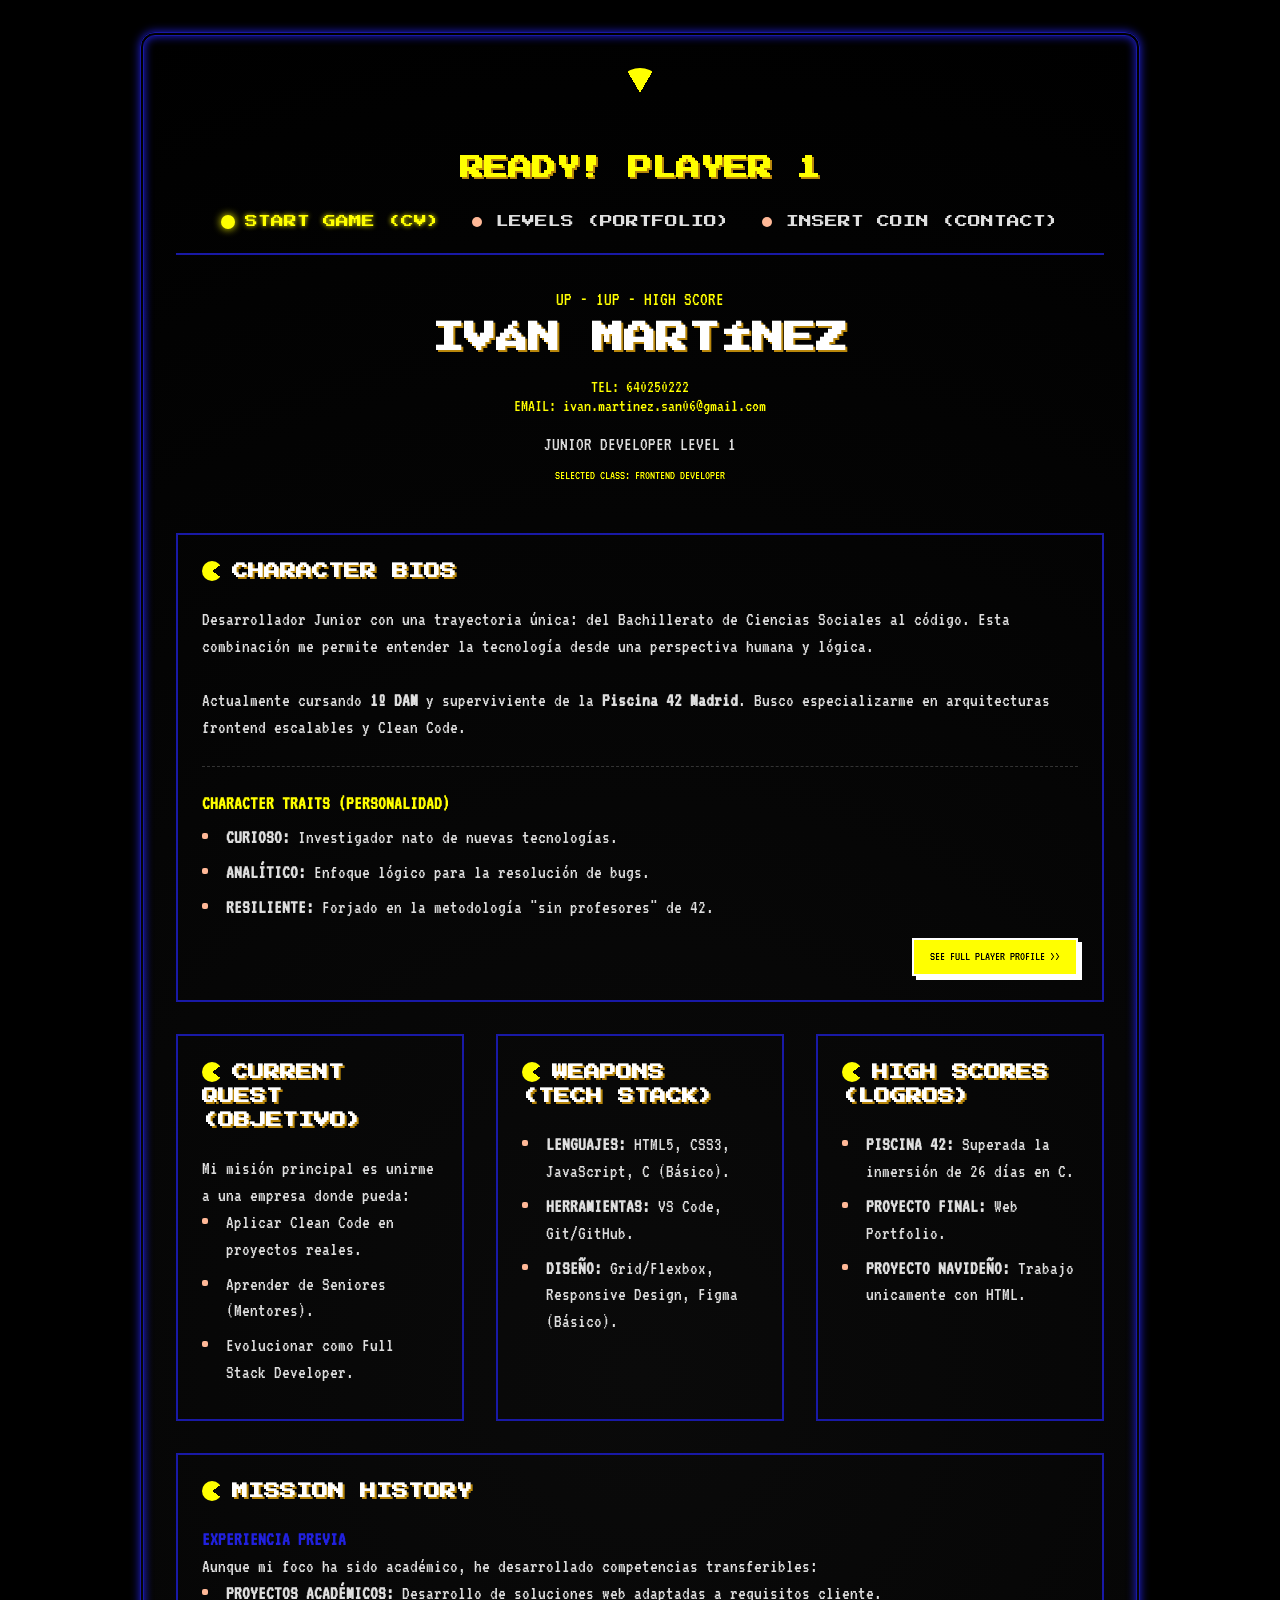
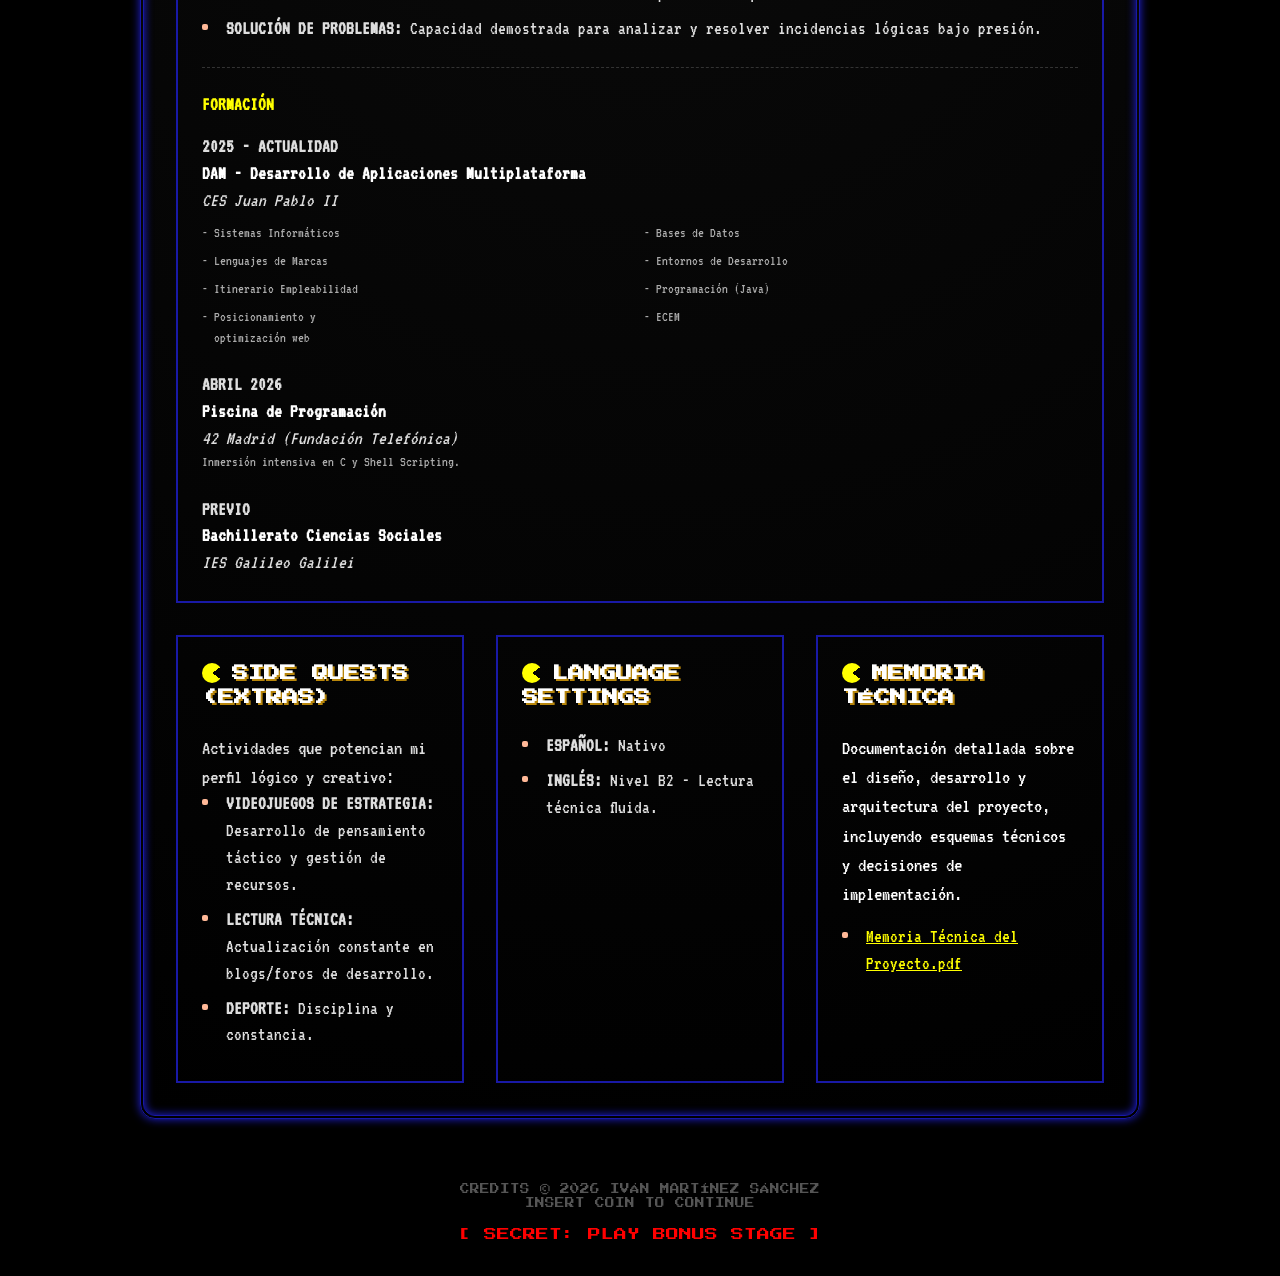
==== index.html @ e8ebb817 "Update index.html" ====
<!DOCTYPE html>
<html lang="es">

<head>

    <meta name="google-site-verification" content="-wbW6xliX63DHjfJpoZvl7vEBFBVDrtbtorcVMUHz70" />
    <meta charset="UTF-8">
    <meta name="viewport" content="width=device-width, initial-scale=1.0">
    <title>PLAYER 1: IVÁN MARTÍNEZ</title>


    <link rel="preconnect" href="https://fonts.googleapis.com">
    <link rel="preconnect" href="https://fonts.gstatic.com" crossorigin>
    <link href="https://fonts.googleapis.com/css2?family=Press+Start+2P&family=VT323&display=swap" rel="stylesheet">


    <link rel="stylesheet" href="assets/css/reset.css">
    <link rel="stylesheet" href="assets/css/style.css">
</head>

<body>

    <main class="arcade-container">


        <header class="game-header">
            <div class="pacman-loader"></div>
            <h1>READY! PLAYER 1</h1>
            <nav>
                <ul>
                    <li><a href="index.html" class="active">START GAME (CV)</a></li>
                    <li><a href="portfolio.html">LEVELS (PORTFOLIO)</a></li>
                    <li><a href="contacto.html">INSERT COIN (CONTACT)</a></li>
                </ul>
            </nav>
        </header>


        <section class="text-center" style="margin-bottom: 3rem;">
            <p class="neon-text blink">UP - 1UP - HIGH SCORE</p>
            <h2 style="font-size: 2rem; color: #fff;">IVÁN MARTÍNEZ</h2>
            <div
                style="font-size: 1.1rem; color: var(--pac-yellow); margin-top: -0.5rem; margin-bottom: 1rem; font-family: var(--font-terminal); line-height: 1.1;">
                <p>TEL: 640250222</p>
                <p>EMAIL: ivan.martinez.san06@gmail.com</p>
            </div>
            <p>JUNIOR DEVELOPER LEVEL 1</p>
            <p style="font-size: 0.8rem; color: var(--pac-yellow); margin-top: 0.5rem;">SELECTED CLASS: FRONTEND
                DEVELOPER</p>
        </section>


        <div class="game-grid">


            <article class="game-card" style="grid-column: 1 / -1;">
                <h3>CHARACTER BIOS</h3>
                <p>Desarrollador Junior con una trayectoria única: del Bachillerato de Ciencias Sociales al código. Esta
                    combinación me permite entender la tecnología desde una perspectiva humana y lógica.</p>
                <br>
                <p>Actualmente cursando <strong>1º DAM</strong> y superviviente de la <strong>Piscina 42
                        Madrid</strong>. Busco especializarme en arquitecturas frontend escalables y Clean Code.</p>

                <hr style="border: 0; border-top: 1px dashed #333; margin: 1.5rem 0;">

                <h4 style="color: var(--pac-yellow);">CHARACTER TRAITS (PERSONALIDAD)</h4>
                <ul class="pixel-list" style="margin-top: 0.5rem;">
                    <li><strong>CURIOSO:</strong> Investigador nato de nuevas tecnologías.</li>
                    <li><strong>ANALÍTICO:</strong> Enfoque lógico para la resolución de bugs.</li>
                    <li><strong>RESILIENTE:</strong> Forjado en la metodología "sin profesores" de 42.</li>
                </ul>
                <div style="text-align: right; margin-top: 1rem;">
                    <a href="contacto.html"
                        style="background: var(--pac-yellow); color: #000; padding: 0.5rem 1rem; font-size: 0.8rem; border: 2px solid #fff; box-shadow: 4px 4px 0 #fff; display: inline-block;">SEE
                        FULL PLAYER PROFILE >></a>
                </div>
            </article>


            <article class="game-card">
                <h3>CURRENT QUEST (OBJETIVO)</h3>
                <p>Mi misión principal es unirme a una empresa donde pueda:</p>
                <ul class="pixel-list">
                    <li>Aplicar Clean Code en proyectos reales.</li>
                    <li>Aprender de Seniores (Mentores).</li>
                    <li>Evolucionar como Full Stack Developer.</li>
                </ul>

            </article>


            <article class="game-card">
                <h3>WEAPONS (TECH STACK)</h3>
                <ul class="pixel-list">
                    <li><strong>LENGUAJES:</strong> HTML5, CSS3, JavaScript, C (Básico).</li>
                    <li><strong>HERRAMIENTAS:</strong> VS Code, Git/GitHub.</li>
                    <li><strong>DISEÑO:</strong> Grid/Flexbox, Responsive Design, Figma (Básico).</li>
                </ul>
            </article>


            <article class="game-card">
                <h3>HIGH SCORES (LOGROS)</h3>
                <ul class="pixel-list">
                    <li><strong>PISCINA 42:</strong> Superada la inmersión de 26 días en C.</li>
                    <li><strong>PROYECTO FINAL:</strong> Web Portfolio.</li>
                    <li><strong>PROYECTO NAVIDEÑO:</strong> Trabajo unicamente con HTML.</li>
                </ul>
            </article>


            <article class="game-card" style="grid-column: 1 / -1;">
                <h3>MISSION HISTORY</h3>


                <h4 style="color: var(--ghost-scared); margin-top: 1rem;">EXPERIENCIA PREVIA</h4>
                <p>Aunque mi foco ha sido académico, he desarrollado competencias transferibles:</p>
                <ul class="pixel-list">
                    <li><strong>PROYECTOS ACADÉMICOS:</strong> Desarrollo de soluciones web adaptadas a
                        requisitos cliente.</li>
                    <li><strong>SOLUCIÓN DE PROBLEMAS:</strong> Capacidad demostrada para analizar y resolver
                        incidencias lógicas bajo presión.</li>
                </ul>

                <hr style="border: 0; border-top: 1px dashed #333; margin: 1.5rem 0;">

                <h4 style="color: var(--pac-yellow);">FORMACIÓN</h4>

                <div style="margin-top: 1rem;">
                    <p><strong>2025 - ACTUALIDAD</strong></p>
                    <p style="color: #fff;"><strong>DAM - Desarrollo de Aplicaciones Multiplataforma</strong></p>
                    <p><em>CES Juan Pablo II</em></p>
                    <ul
                        style="font-size: 0.9rem; margin-top: 0.5rem; color: #aaa; display: grid; grid-template-columns: 1fr 1fr; gap: 0.5rem;">
                        <li>- Sistemas Informáticos</li>
                        <li>- Bases de Datos</li>
                        <li>- Lenguajes de Marcas</li>
                        <li>- Entornos de Desarrollo</li>
                        <li>- Itinerario Empleabilidad</li>
                        <li>- Programación (Java)</li>
                        <li>- Posicionamiento y<br>&nbsp;&nbsp;optimización web</li>
                        <li>- ECEM</li>
                    </ul>
                </div>

                <div style="margin-top: 1.5rem;">
                    <p><strong>ABRIL 2026</strong></p>
                    <p style="color: #fff;"><strong>Piscina de Programación</strong></p>
                    <p><em>42 Madrid (Fundación Telefónica)</em></p>
                    <p style="font-size: 0.9rem; color: #aaa;">Inmersión intensiva en C y Shell Scripting.</p>
                </div>

                <div style="margin-top: 1.5rem;">
                    <p><strong>PREVIO</strong></p>
                    <p style="color: #fff;"><strong>Bachillerato Ciencias Sociales</strong></p>
                    <p><em>IES Galileo Galilei</em></p>
                </div>
            </article>


            <article class="game-card">
                <h3>SIDE QUESTS (EXTRAS)</h3>
                <p style="font-size: 1.3rem;">Actividades que potencian mi perfil lógico y creativo:</p>
                <ul class="pixel-list">
                    <li><strong>VIDEOJUEGOS DE ESTRATEGIA:</strong> Desarrollo de pensamiento táctico y gestión de
                        recursos.</li>
                    <li><strong>LECTURA TÉCNICA:</strong> Actualización constante en blogs/foros de desarrollo.</li>
                    <li><strong>DEPORTE:</strong> Disciplina y constancia.</li>
                </ul>
            </article>


            <article class="game-card">
                <h3>LANGUAGE SETTINGS</h3>
                <ul class="pixel-list">
                    <li><strong>ESPAÑOL:</strong> Nativo</li>
                    <li><strong>INGLÉS:</strong> Nivel B2 - Lectura técnica fluida.</li>
                </ul>
            </article>


            <article class="game-card">
                <h3>MEMORIA TÉCNICA</h3>
                <p style="font-size: 1.3rem; margin-bottom: 1rem; color: #fff;">Documentación detallada sobre el diseño,
                    desarrollo y arquitectura del proyecto, incluyendo esquemas técnicos y decisiones de implementación.
                </p>
                <ul class="pixel-list">
                    <li><a href="Memoria Técnica del Proyecto.pdf" target="_blank"
                            style="color: var(--pac-yellow); text-decoration: underline;">Memoria Técnica del
                            Proyecto.pdf</a></li>
                </ul>
            </article>

        </div>

    </main>

    <footer>
        <p>CREDITS © 2026 IVÁN MARTÍNEZ SÁNCHEZ</p>
        <p>INSERT COIN TO CONTINUE</p>
        <div style="margin-top: 1rem;">
            <a href="pacman-game.html" class="blink" style="color: #FF0000; font-size: 0.8rem;">[ SECRET: PLAY BONUS
                STAGE ]</a>
        </div>
    </footer>

</body>


</html>
---- assets/css/style.css ----
:root {
    --bg-color: #000000;
    --wall-color: #1919A6;

    --wall-glow: #2121DE;

    --pac-yellow: #FFFF00;
    --text-white: #DEDEDE;

    --ghost-scared: #2121DE;



    --font-arcade: 'Press Start 2P', cursive;

    --font-terminal: 'VT323', monospace;

}

body {
    background-color: var(--bg-color);
    color: var(--text-white);
    font-family: var(--font-terminal);
    font-size: 1.2rem;

    line-height: 1.4;
    margin: 0;
    min-height: 100vh;
    display: flex;
    flex-direction: column;
    overflow-x: hidden;
}

h1,
h2,
h3 {
    font-family: var(--font-arcade);
    color: var(--pac-yellow);
    text-transform: uppercase;
    text-shadow: 2px 2px 0px #b8860b;

    margin-bottom: 1.5rem;
    line-height: 1.5;
}

h1 {
    font-size: 1.5rem;
}

h2 {
    font-size: 1.2rem;
}

h3 {
    font-size: 1rem;
    color: #fff;
}

a {
    text-decoration: none;
    color: inherit;
}


/* Tabla principal con efecto de neón y borde doble */
.arcade-container {
    max-width: 1000px;
    width: 95%;
    margin: 2rem auto;
    border: 4px double var(--wall-color);
    border-radius: 15px;
    box-shadow:
        0 0 10px var(--wall-glow),
        inset 0 0 10px var(--wall-glow);
    padding: 2rem;
    position: relative;
    background: radial-gradient(circle at center, #0a0a0a 0%, #000 100%);
}


/* Cabecera del sitio con separador visual */
header.game-header {
    text-align: center;
    border-bottom: 2px solid var(--wall-color);
    padding-bottom: 1rem;
    margin-bottom: 2rem;
}

/* Navegación principal: Menú con puntos de Pac-Man */
nav ul {
    display: flex;
    justify-content: center;
    gap: 2rem;
    flex-wrap: wrap;
    list-style: none;
    padding: 0;
}

nav a {
    font-family: var(--font-arcade);
    font-size: 0.8rem;
    color: var(--text-white);
    position: relative;
    padding-left: 1.5rem;
    transition: color 0.2s;
}


nav a::before {
    content: '';
    position: absolute;
    left: 0;
    top: 50%;
    transform: translateY(-50%);
    width: 10px;
    height: 10px;
    background-color: #ffb897;

    border-radius: 50%;
}

nav a:hover,
nav a.active {
    color: var(--pac-yellow);
    text-shadow: 0 0 5px var(--pac-yellow);
}

nav a:hover::before,
nav a.active::before {
    width: 14px;
    height: 14px;
    background-color: var(--pac-yellow);
    box-shadow: 0 0 8px var(--pac-yellow);
    animation: blink 0.5s infinite alternate;
}

/* Animación de parpadeo para los elementos interactivos */
@keyframes blink {
    from {
        opacity: 1;
    }

    to {
        opacity: 0.5;
    }
}

.pacman-loader {
    width: 50px;
    height: 50px;
    border-radius: 50%;
    margin: 0 auto 2rem;
    background: conic-gradient(var(--pac-yellow) 30deg,
            transparent 0 330deg,
            var(--pac-yellow) 0);
    animation: waka 0.6s infinite linear;
}

@keyframes waka {

    0%,
    100% {
        background: conic-gradient(var(--pac-yellow) 30deg,
                transparent 0 330deg,
                var(--pac-yellow) 0);
    }

    50% {
        background: conic-gradient(var(--pac-yellow) 0deg,
                transparent 0 360deg,
                var(--pac-yellow) 0);
    }
}


.game-grid {
    display: grid;
    grid-template-columns: repeat(auto-fit, minmax(280px, 1fr));
    gap: 2rem;
}


.game-card {
    border: 2px solid var(--wall-color);
    padding: 1.5rem;
    position: relative;
    transition: transform 0.2s, box-shadow 0.2s;
}

.game-card:hover {
    box-shadow: 0 0 15px var(--ghost-scared);
    border-color: var(--ghost-scared);
    transform: translateY(-2px);
}

.team-photo {
    width: 150px;
    height: 150px;
    object-fit: cover;
    display: block;
    margin: 0 auto 1.5rem;
    border: 3px solid var(--wall-color);
    box-shadow: 0 0 10px var(--wall-glow);
    image-rendering: pixelated;

}

.game-card h3::before {
    content: "";
    display: inline-block;
    width: 20px;
    height: 20px;
    margin-right: 10px;
    vertical-align: middle;
    position: relative;
    top: -2px;

    background: var(--pac-yellow);
    border-radius: 50%;

    background: conic-gradient(transparent 35deg,
            var(--pac-yellow) 35deg 325deg,
            transparent 325deg);
    transform: rotate(90deg);
}




/* Listas con viñetas pixeladas personalizadas */
ul.pixel-list li {
    margin-bottom: 0.5rem;
    padding-left: 1.5rem;
    position: relative;
}

ul.pixel-list li::before {
    content: '';
    position: absolute;
    left: 0;
    top: 0.5rem;
    width: 6px;
    height: 6px;
    background-color: #ffb897;

    border-radius: 2px;

}


footer {
    text-align: center;
    margin-top: auto;
    padding: 2rem;
    font-family: var(--font-arcade);
    font-size: 0.6rem;
    color: #555;
    text-transform: uppercase;
}


.text-center {
    text-align: center;
}

.neon-text {
    color: var(--pac-yellow);
}

.blink {
    animation: blink 1s infinite;
}


/* Moviles (no me influye para el pc)*/
@media (max-width: 600px) {
    .arcade-container {
        border-width: 2px;
        margin: 0.5rem;
        padding: 1rem;
    }

    h1 {
        font-size: 1.1rem;
    }

    nav ul {
        gap: 1rem;
    }

    nav a {
        font-size: 0.6rem;
    }
}
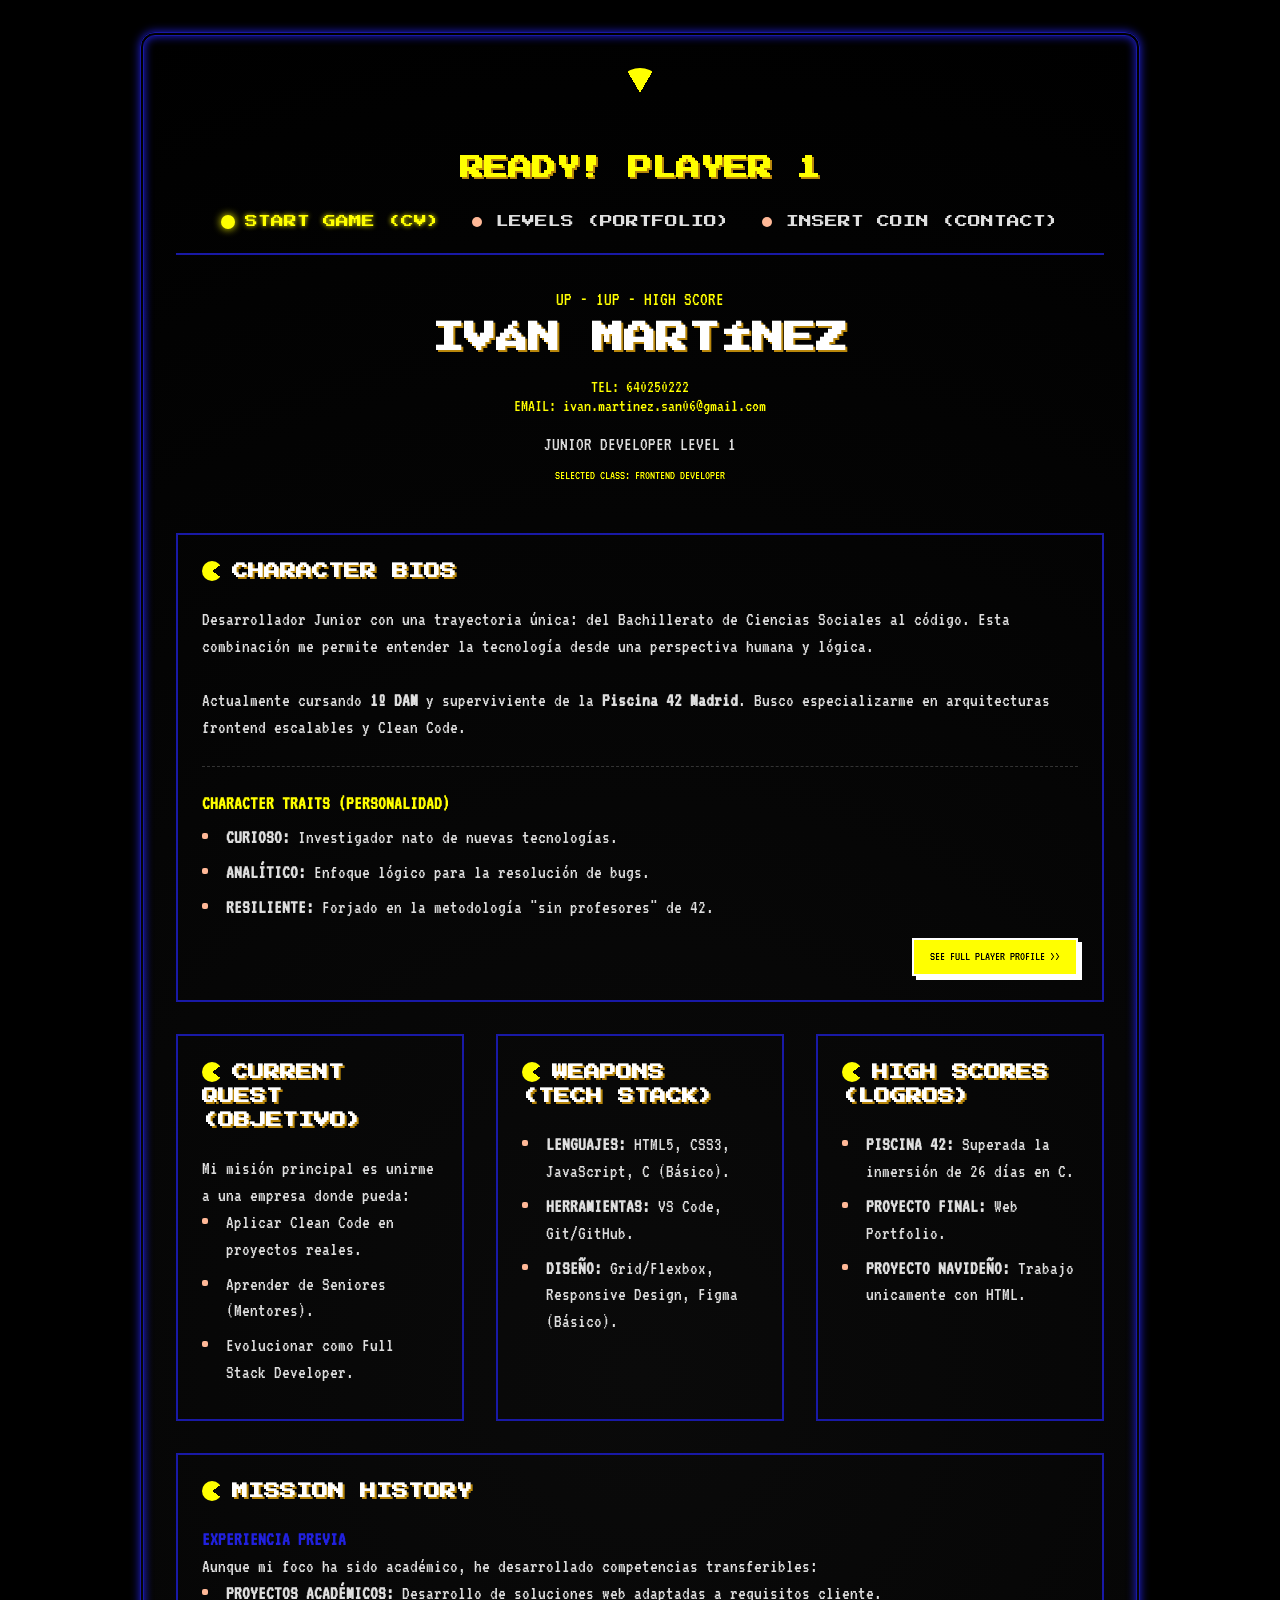
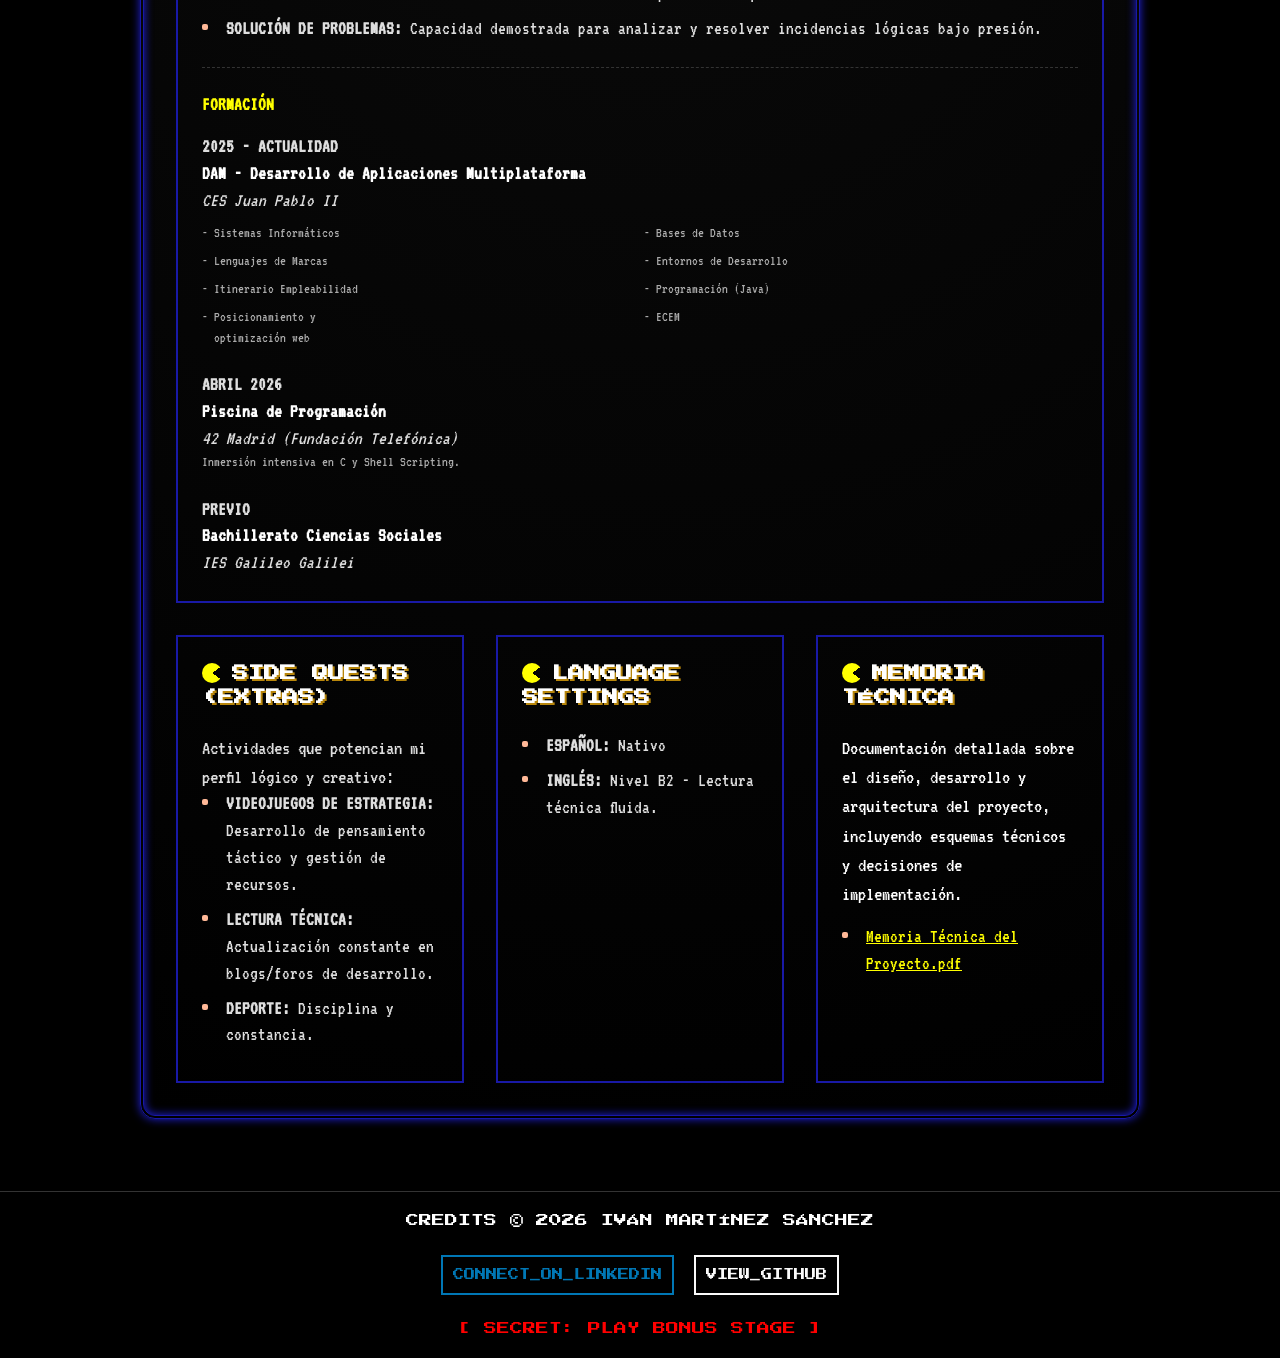
==== commit 192c85c3: "Update index.html" ====
--- a/index.html
+++ b/index.html
@@ -2,13 +2,27 @@
 <html lang="es">
 
 <head>
-
-    <meta name="google-site-verification" content="-wbW6xliX63DHjfJpoZvl7vEBFBVDrtbtorcVMUHz70" />
     <meta charset="UTF-8">
     <meta name="viewport" content="width=device-width, initial-scale=1.0">
-    <title>PLAYER 1: IVÁN MARTÍNEZ</title>
-
-
+    <title>Iván Martínez - Junior Developer Portfolio</title>
+    <meta name="description" content="Portfolio profesional de Iván Martínez Sánchez, desarrollador junior. Explora mis proyectos y trayectoria en desarrollo frontend.">
+    <link rel="canonical" href="https://ivanmartinezsanchez2006.github.io/" />
+
+    <meta property="og:title" content="Iván Martínez - Junior Developer Portfolio">
+    <meta property="og:description" content="Portfolio profesional de Iván Martínez Sánchez. Explora mis proyectos y trayectoria en desarrollo frontend.">
+    <meta property="og:url" content="https://ivanmartinezsanchez2006.github.io/">
+    <meta property="og:type" content="website">
+    <meta name="twitter:card" content="summary_large_image">
+    <!-- Google tag (gtag.js) -->
+<script async src="https://www.googletagmanager.com/gtag/js?id=G-WFLMZE9JXV"></script>
+<script>
+  window.dataLayer = window.dataLayer || [];
+  function gtag(){dataLayer.push(arguments);}
+  gtag('js', new Date());
+
+  gtag('config', 'G-WFLMZE9JXV');
+</script>
+    
     <link rel="preconnect" href="https://fonts.googleapis.com">
     <link rel="preconnect" href="https://fonts.gstatic.com" crossorigin>
     <link href="https://fonts.googleapis.com/css2?family=Press+Start+2P&family=VT323&display=swap" rel="stylesheet">
@@ -194,17 +208,29 @@
         </div>
 
     </main>
-
-    <footer>
-        <p>CREDITS © 2026 IVÁN MARTÍNEZ SÁNCHEZ</p>
-        <p>INSERT COIN TO CONTINUE</p>
-        <div style="margin-top: 1rem;">
-            <a href="pacman-game.html" class="blink" style="color: #FF0000; font-size: 0.8rem;">[ SECRET: PLAY BONUS
-                STAGE ]</a>
+<footer style="margin-top: 40px; text-align: center; border-top: 1px solid #333; padding: 20px;">
+        <p style="font-family: 'Press Start 2P', cursive; font-size: 0.8rem; color: #fff;">CREDITS © 2026 IVÁN MARTÍNEZ SÁNCHEZ</p>
+        
+        <div style="margin: 20px 0;">
+            <a href="https://www.linkedin.com/in/tu-perfil-real" target="_blank" rel="noopener" style="color: #0077b5; text-decoration: none; font-family: 'Press Start 2P', cursive; font-size: 0.7rem; border: 2px solid #0077b5; padding: 10px; margin: 5px; display: inline-block;">
+                CONNECT_ON_LINKEDIN
+            </a>
+            <a href="https://github.com/IvanMartinezSanchez2006" target="_blank" rel="noopener" style="color: #fafafa; text-decoration: none; font-family: 'Press Start 2P', cursive; font-size: 0.7rem; border: 2px solid #fafafa; padding: 10px; margin: 5px; display: inline-block;">
+                VIEW_GITHUB
+            </a>
+        </div>
+
+        <div style="margin-top: 15px;">
+            <a href="pacman-game.html" class="blink" style="color: #FF0000; font-size: 0.8rem; text-decoration: none; font-family: 'Press Start 2P', cursive;">[ SECRET: PLAY BONUS STAGE ]</a>
         </div>
     </footer>
-
+    
 </body>
-
-
-</html>
+ 
+
+</html> 
+
+
+
+
+
